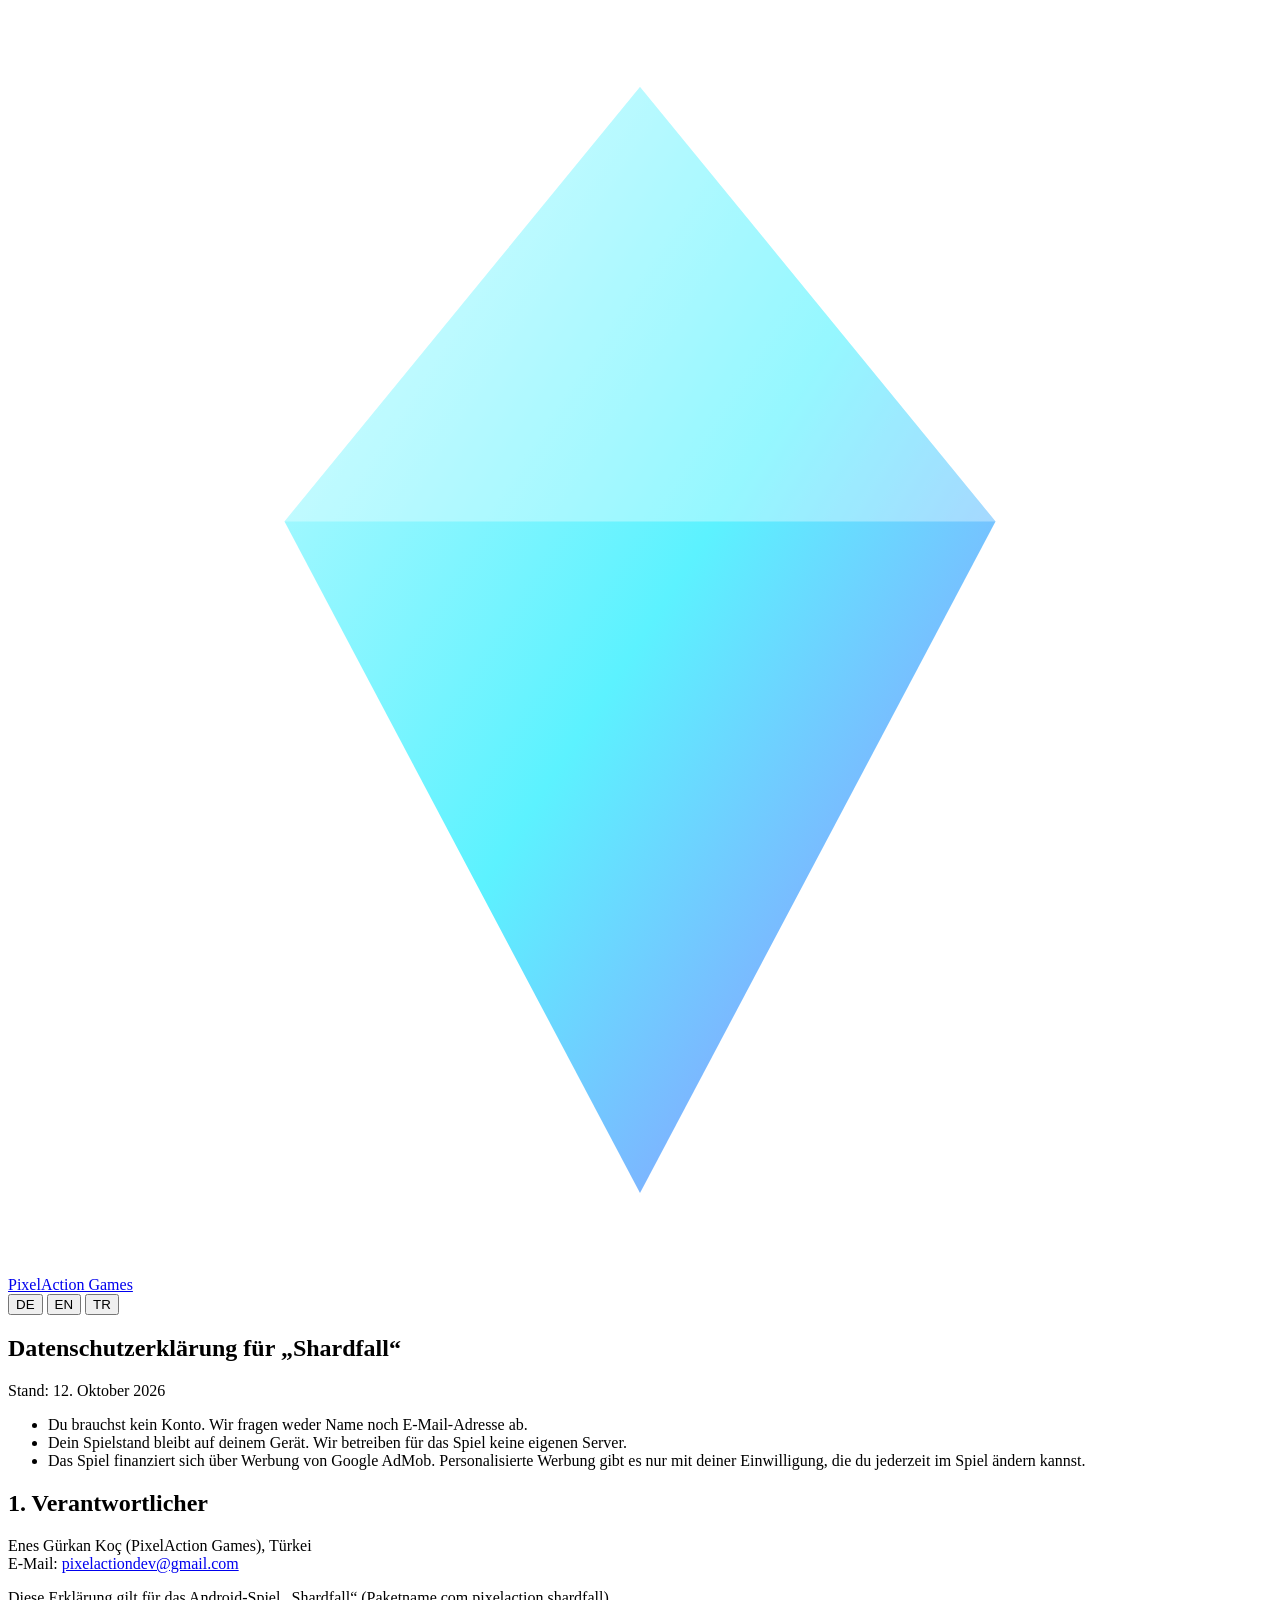
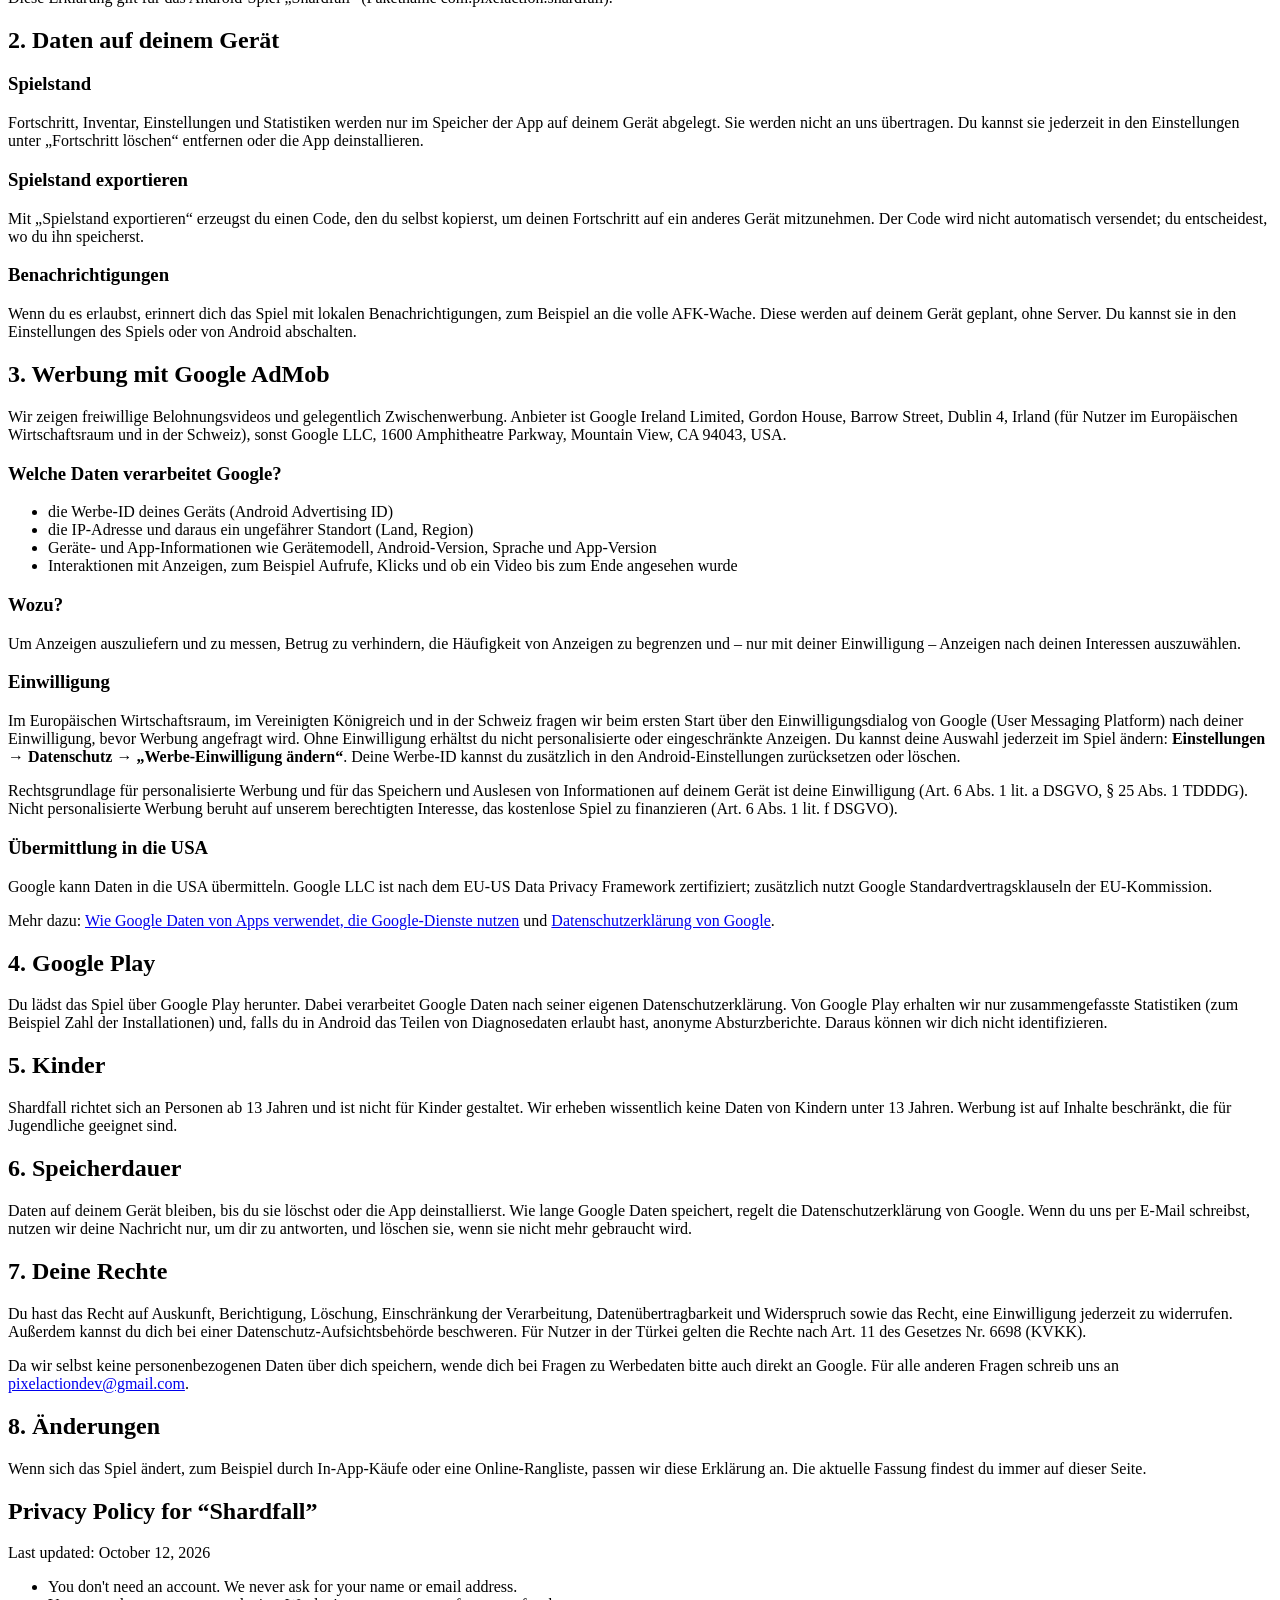
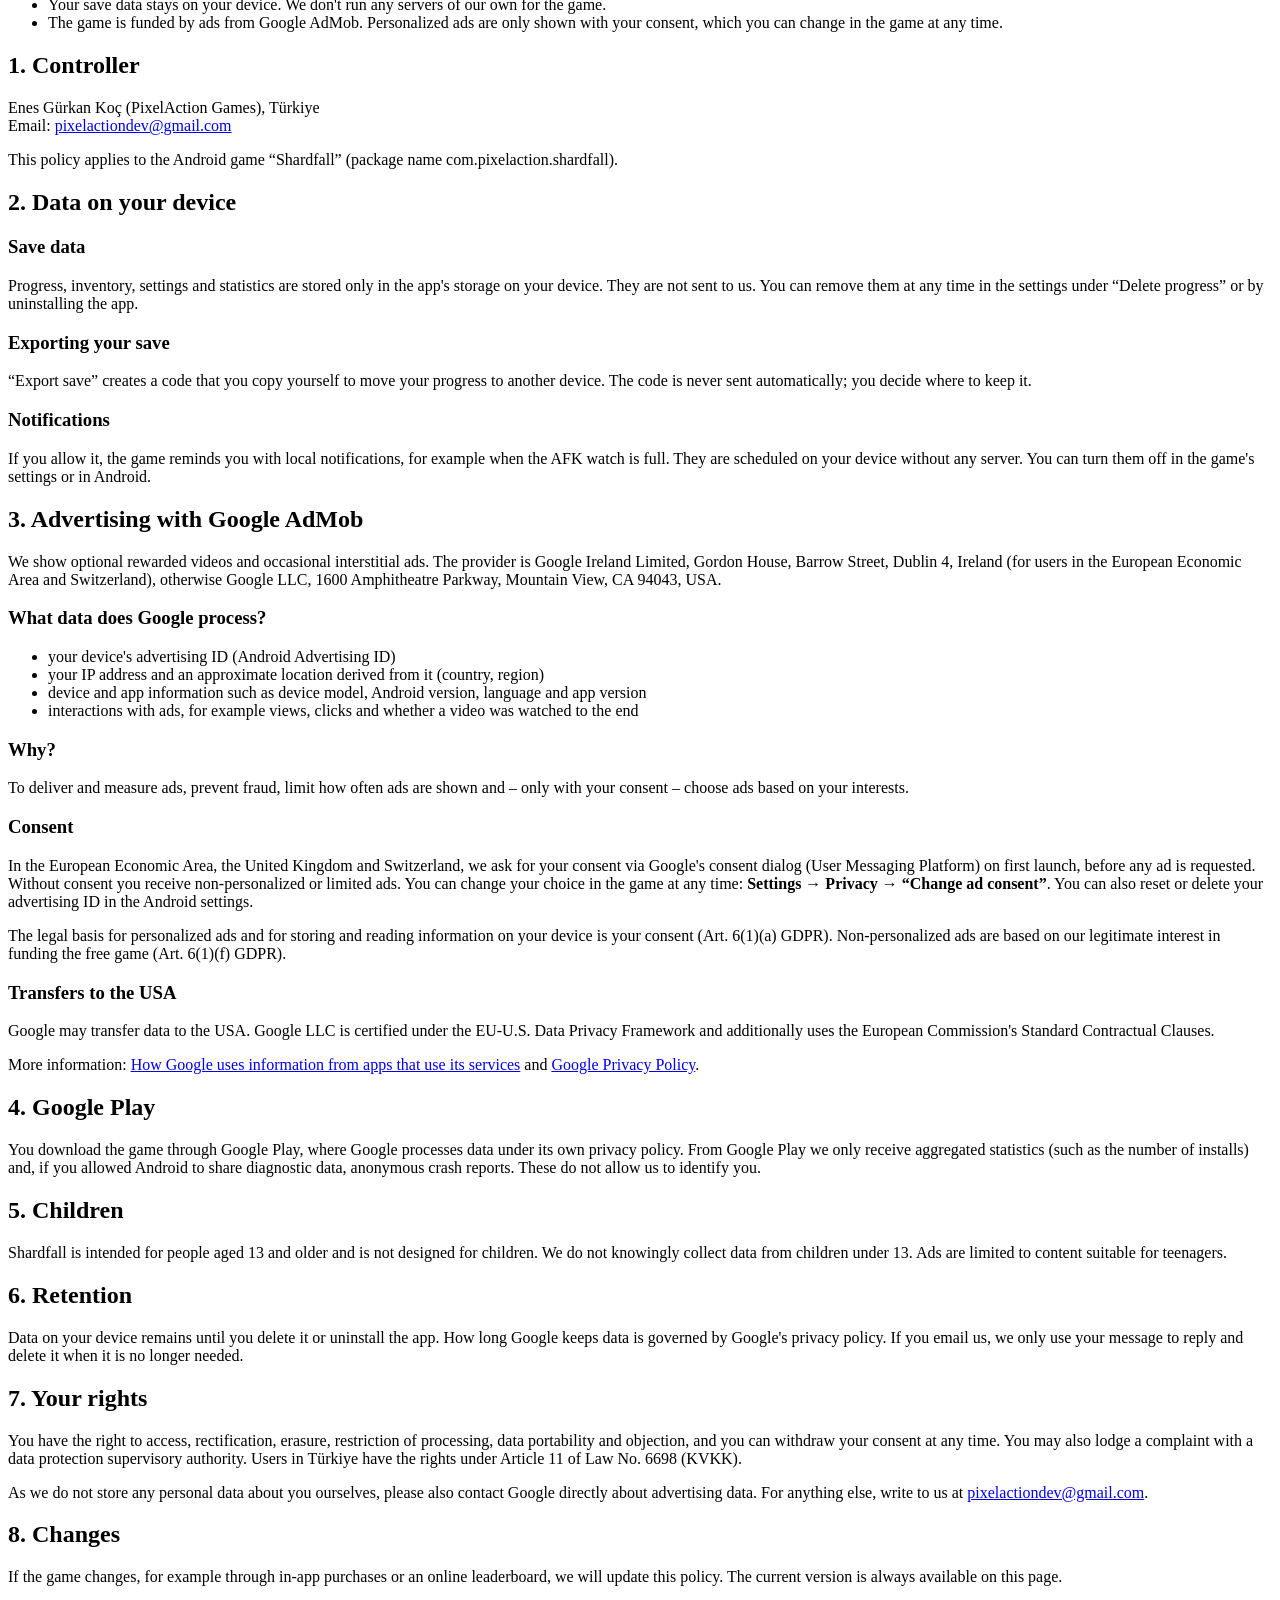
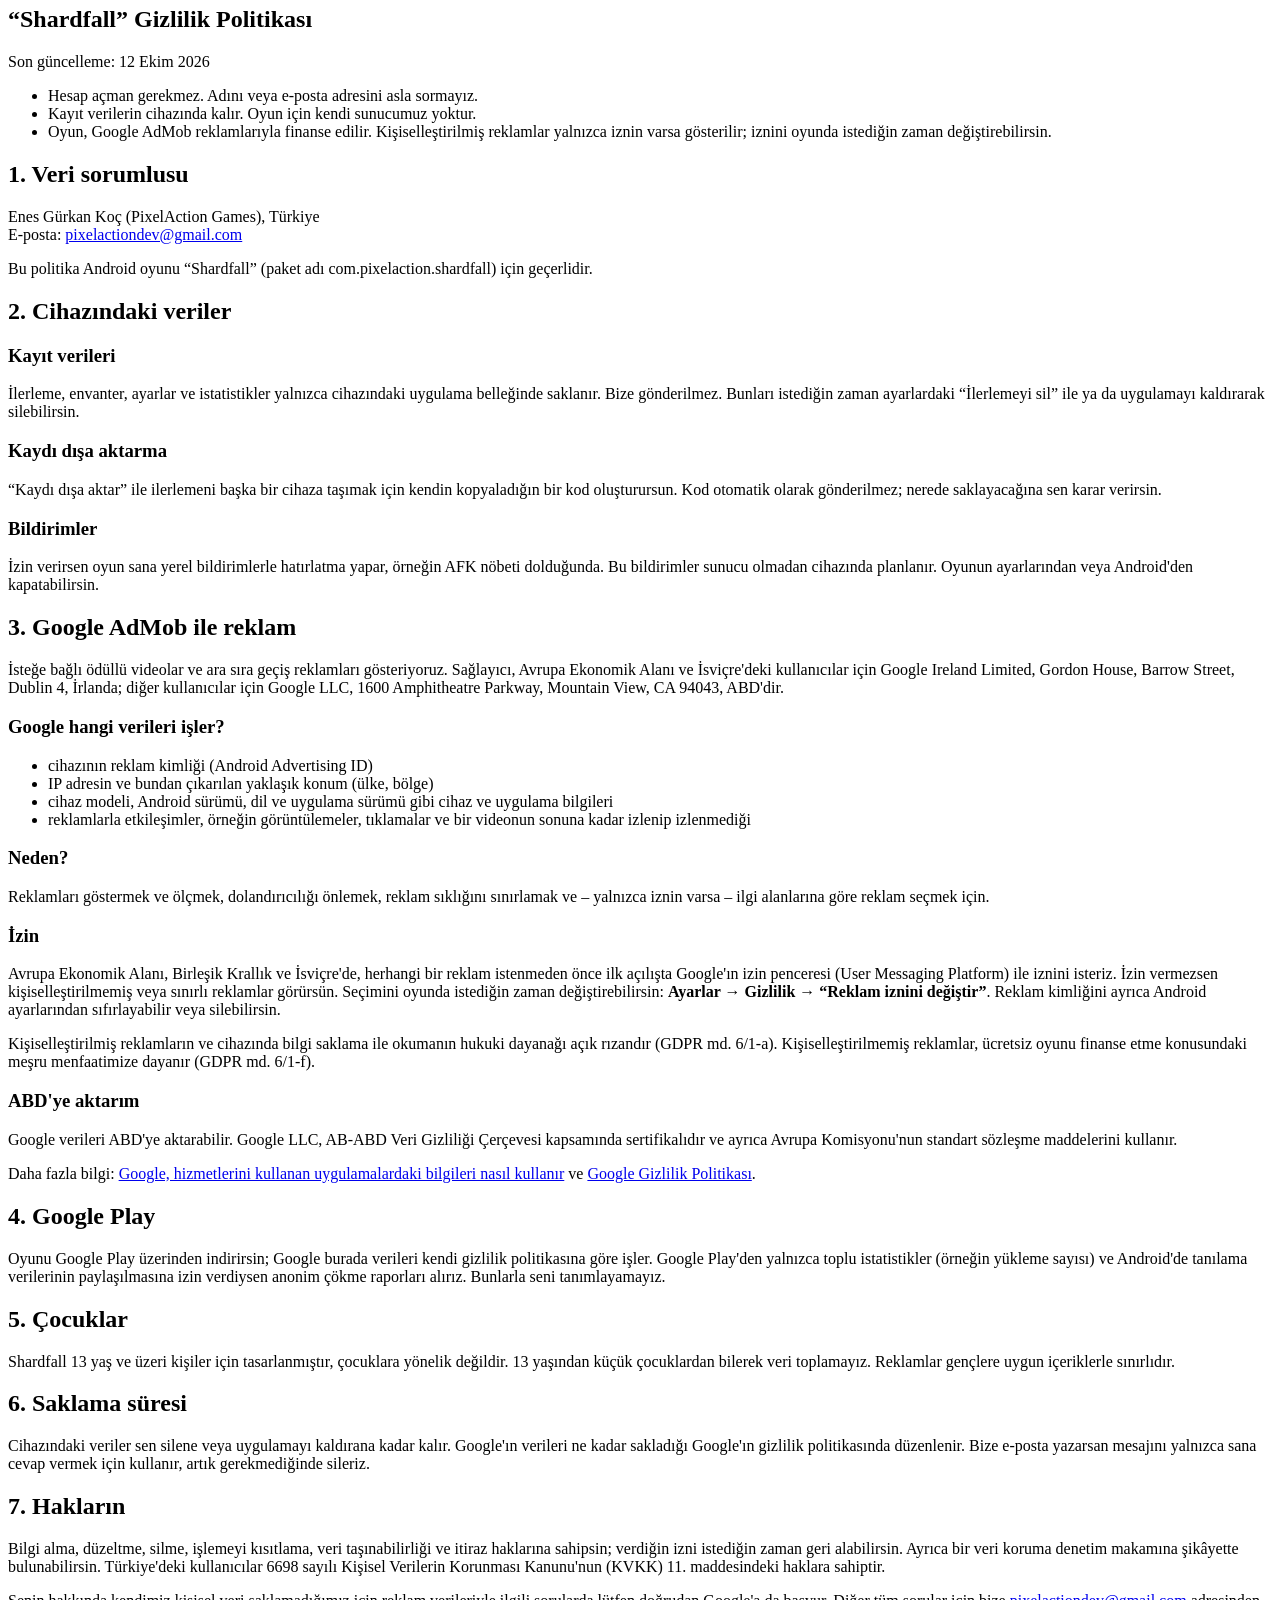
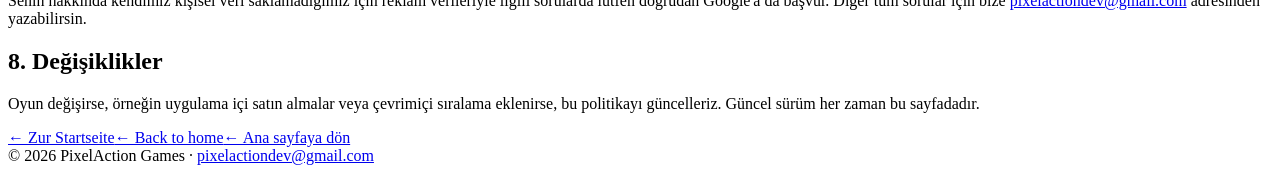
==== privacy.html @ 8385b323 "Add files via upload" ====
<!doctype html>
<html lang="en">
<head>
  <meta charset="utf-8">
  <meta name="viewport" content="width=device-width, initial-scale=1">
  <title>Shardfall – Privacy Policy</title>
  <meta name="title-de" content="Shardfall – Datenschutzerklärung">
  <meta name="title-en" content="Shardfall – Privacy Policy">
  <meta name="title-tr" content="Shardfall – Gizlilik Politikası">
  <meta name="description" content="Privacy policy of the Android game Shardfall by PixelAction Games.">
  <meta name="theme-color" content="#0b0e20">
  <link rel="icon" href="data:image/svg+xml,%3Csvg xmlns='http://www.w3.org/2000/svg' viewBox='0 0 32 32'%3E%3Cpath d='M16 2l9 11-9 17-9-17z' fill='%235cf2ff'/%3E%3Cpath d='M16 2l9 11H7z' fill='%23c9fbff'/%3E%3C/svg%3E">
  <link rel="stylesheet" href="../assets/site.css">
  <script src="../assets/lang.js"></script>
</head>
<body>
  <header class="wrap top">
    <a class="brand" href="../">
      <svg class="brand-mark" viewBox="0 0 32 32" aria-hidden="true"><defs><linearGradient id="g1" x1="0" y1="0" x2="1" y2="1"><stop offset="0" stop-color="#c9fbff"/><stop offset=".5" stop-color="#5cf2ff"/><stop offset="1" stop-color="#9b7bff"/></linearGradient></defs><path d="M16 2l9 11-9 17-9-17z" fill="url(#g1)"/><path d="M16 2l9 11H7z" fill="#fff" opacity=".35"/></svg>
      PixelAction Games
    </a>
    <nav class="langs" aria-label="Language">
      <button type="button" data-set="de">DE</button>
      <button type="button" data-set="en">EN</button>
      <button type="button" data-set="tr">TR</button>
    </nav>
  </header>

  <main class="wrap doc">

    <!-- ===================== DEUTSCH ===================== -->
    <article data-lang="de" lang="de">
      <h1>Datenschutzerklärung für „Shardfall“</h1>
      <p class="stand">Stand: 12. Oktober 2026</p>

      <div class="summary">
        <ul>
          <li>Du brauchst kein Konto. Wir fragen weder Name noch E-Mail-Adresse ab.</li>
          <li>Dein Spielstand bleibt auf deinem Gerät. Wir betreiben für das Spiel keine eigenen Server.</li>
          <li>Das Spiel finanziert sich über Werbung von Google AdMob. Personalisierte Werbung gibt es nur mit deiner Einwilligung, die du jederzeit im Spiel ändern kannst.</li>
        </ul>
      </div>

      <h2>1. Verantwortlicher</h2>
      <p>Enes Gürkan Koç (PixelAction Games), Türkei<br>E-Mail: <a href="mailto:pixelactiondev@gmail.com">pixelactiondev@gmail.com</a></p>
      <p>Diese Erklärung gilt für das Android-Spiel „Shardfall“ (Paketname com.pixelaction.shardfall).</p>

      <h2>2. Daten auf deinem Gerät</h2>
      <h3>Spielstand</h3>
      <p>Fortschritt, Inventar, Einstellungen und Statistiken werden nur im Speicher der App auf deinem Gerät abgelegt. Sie werden nicht an uns übertragen. Du kannst sie jederzeit in den Einstellungen unter „Fortschritt löschen“ entfernen oder die App deinstallieren.</p>
      <h3>Spielstand exportieren</h3>
      <p>Mit „Spielstand exportieren“ erzeugst du einen Code, den du selbst kopierst, um deinen Fortschritt auf ein anderes Gerät mitzunehmen. Der Code wird nicht automatisch versendet; du entscheidest, wo du ihn speicherst.</p>
      <h3>Benachrichtigungen</h3>
      <p>Wenn du es erlaubst, erinnert dich das Spiel mit lokalen Benachrichtigungen, zum Beispiel an die volle AFK-Wache. Diese werden auf deinem Gerät geplant, ohne Server. Du kannst sie in den Einstellungen des Spiels oder von Android abschalten.</p>

      <h2>3. Werbung mit Google AdMob</h2>
      <p>Wir zeigen freiwillige Belohnungsvideos und gelegentlich Zwischenwerbung. Anbieter ist Google Ireland Limited, Gordon House, Barrow Street, Dublin 4, Irland (für Nutzer im Europäischen Wirtschaftsraum und in der Schweiz), sonst Google LLC, 1600 Amphitheatre Parkway, Mountain View, CA 94043, USA.</p>
      <h3>Welche Daten verarbeitet Google?</h3>
      <ul>
        <li>die Werbe-ID deines Geräts (Android Advertising ID)</li>
        <li>die IP-Adresse und daraus ein ungefährer Standort (Land, Region)</li>
        <li>Geräte- und App-Informationen wie Gerätemodell, Android-Version, Sprache und App-Version</li>
        <li>Interaktionen mit Anzeigen, zum Beispiel Aufrufe, Klicks und ob ein Video bis zum Ende angesehen wurde</li>
      </ul>
      <h3>Wozu?</h3>
      <p>Um Anzeigen auszuliefern und zu messen, Betrug zu verhindern, die Häufigkeit von Anzeigen zu begrenzen und – nur mit deiner Einwilligung – Anzeigen nach deinen Interessen auszuwählen.</p>
      <h3>Einwilligung</h3>
      <p>Im Europäischen Wirtschaftsraum, im Vereinigten Königreich und in der Schweiz fragen wir beim ersten Start über den Einwilligungsdialog von Google (User Messaging Platform) nach deiner Einwilligung, bevor Werbung angefragt wird. Ohne Einwilligung erhältst du nicht personalisierte oder eingeschränkte Anzeigen. Du kannst deine Auswahl jederzeit im Spiel ändern: <strong>Einstellungen → Datenschutz → „Werbe-Einwilligung ändern“</strong>. Deine Werbe-ID kannst du zusätzlich in den Android-Einstellungen zurücksetzen oder löschen.</p>
      <p>Rechtsgrundlage für personalisierte Werbung und für das Speichern und Auslesen von Informationen auf deinem Gerät ist deine Einwilligung (Art. 6 Abs. 1 lit. a DSGVO, § 25 Abs. 1 TDDDG). Nicht personalisierte Werbung beruht auf unserem berechtigten Interesse, das kostenlose Spiel zu finanzieren (Art. 6 Abs. 1 lit. f DSGVO).</p>
      <h3>Übermittlung in die USA</h3>
      <p>Google kann Daten in die USA übermitteln. Google LLC ist nach dem EU-US Data Privacy Framework zertifiziert; zusätzlich nutzt Google Standardvertragsklauseln der EU-Kommission.</p>
      <p>Mehr dazu: <a href="https://policies.google.com/technologies/partner-sites?hl=de" rel="noopener">Wie Google Daten von Apps verwendet, die Google-Dienste nutzen</a> und <a href="https://policies.google.com/privacy?hl=de" rel="noopener">Datenschutzerklärung von Google</a>.</p>

      <h2>4. Google Play</h2>
      <p>Du lädst das Spiel über Google Play herunter. Dabei verarbeitet Google Daten nach seiner eigenen Datenschutzerklärung. Von Google Play erhalten wir nur zusammengefasste Statistiken (zum Beispiel Zahl der Installationen) und, falls du in Android das Teilen von Diagnosedaten erlaubt hast, anonyme Absturzberichte. Daraus können wir dich nicht identifizieren.</p>

      <h2>5. Kinder</h2>
      <p>Shardfall richtet sich an Personen ab 13 Jahren und ist nicht für Kinder gestaltet. Wir erheben wissentlich keine Daten von Kindern unter 13 Jahren. Werbung ist auf Inhalte beschränkt, die für Jugendliche geeignet sind.</p>

      <h2>6. Speicherdauer</h2>
      <p>Daten auf deinem Gerät bleiben, bis du sie löschst oder die App deinstallierst. Wie lange Google Daten speichert, regelt die Datenschutzerklärung von Google. Wenn du uns per E-Mail schreibst, nutzen wir deine Nachricht nur, um dir zu antworten, und löschen sie, wenn sie nicht mehr gebraucht wird.</p>

      <h2>7. Deine Rechte</h2>
      <p>Du hast das Recht auf Auskunft, Berichtigung, Löschung, Einschränkung der Verarbeitung, Datenübertragbarkeit und Widerspruch sowie das Recht, eine Einwilligung jederzeit zu widerrufen. Außerdem kannst du dich bei einer Datenschutz-Aufsichtsbehörde beschweren. Für Nutzer in der Türkei gelten die Rechte nach Art. 11 des Gesetzes Nr. 6698 (KVKK).</p>
      <p>Da wir selbst keine personenbezogenen Daten über dich speichern, wende dich bei Fragen zu Werbedaten bitte auch direkt an Google. Für alle anderen Fragen schreib uns an <a href="mailto:pixelactiondev@gmail.com">pixelactiondev@gmail.com</a>.</p>

      <h2>8. Änderungen</h2>
      <p>Wenn sich das Spiel ändert, zum Beispiel durch In-App-Käufe oder eine Online-Rangliste, passen wir diese Erklärung an. Die aktuelle Fassung findest du immer auf dieser Seite.</p>
    </article>

    <!-- ===================== ENGLISH ===================== -->
    <article data-lang="en" lang="en">
      <h1>Privacy Policy for “Shardfall”</h1>
      <p class="stand">Last updated: October 12, 2026</p>

      <div class="summary">
        <ul>
          <li>You don't need an account. We never ask for your name or email address.</li>
          <li>Your save data stays on your device. We don't run any servers of our own for the game.</li>
          <li>The game is funded by ads from Google AdMob. Personalized ads are only shown with your consent, which you can change in the game at any time.</li>
        </ul>
      </div>

      <h2>1. Controller</h2>
      <p>Enes Gürkan Koç (PixelAction Games), Türkiye<br>Email: <a href="mailto:pixelactiondev@gmail.com">pixelactiondev@gmail.com</a></p>
      <p>This policy applies to the Android game “Shardfall” (package name com.pixelaction.shardfall).</p>

      <h2>2. Data on your device</h2>
      <h3>Save data</h3>
      <p>Progress, inventory, settings and statistics are stored only in the app's storage on your device. They are not sent to us. You can remove them at any time in the settings under “Delete progress” or by uninstalling the app.</p>
      <h3>Exporting your save</h3>
      <p>“Export save” creates a code that you copy yourself to move your progress to another device. The code is never sent automatically; you decide where to keep it.</p>
      <h3>Notifications</h3>
      <p>If you allow it, the game reminds you with local notifications, for example when the AFK watch is full. They are scheduled on your device without any server. You can turn them off in the game's settings or in Android.</p>

      <h2>3. Advertising with Google AdMob</h2>
      <p>We show optional rewarded videos and occasional interstitial ads. The provider is Google Ireland Limited, Gordon House, Barrow Street, Dublin 4, Ireland (for users in the European Economic Area and Switzerland), otherwise Google LLC, 1600 Amphitheatre Parkway, Mountain View, CA 94043, USA.</p>
      <h3>What data does Google process?</h3>
      <ul>
        <li>your device's advertising ID (Android Advertising ID)</li>
        <li>your IP address and an approximate location derived from it (country, region)</li>
        <li>device and app information such as device model, Android version, language and app version</li>
        <li>interactions with ads, for example views, clicks and whether a video was watched to the end</li>
      </ul>
      <h3>Why?</h3>
      <p>To deliver and measure ads, prevent fraud, limit how often ads are shown and – only with your consent – choose ads based on your interests.</p>
      <h3>Consent</h3>
      <p>In the European Economic Area, the United Kingdom and Switzerland, we ask for your consent via Google's consent dialog (User Messaging Platform) on first launch, before any ad is requested. Without consent you receive non-personalized or limited ads. You can change your choice in the game at any time: <strong>Settings → Privacy → “Change ad consent”</strong>. You can also reset or delete your advertising ID in the Android settings.</p>
      <p>The legal basis for personalized ads and for storing and reading information on your device is your consent (Art. 6(1)(a) GDPR). Non-personalized ads are based on our legitimate interest in funding the free game (Art. 6(1)(f) GDPR).</p>
      <h3>Transfers to the USA</h3>
      <p>Google may transfer data to the USA. Google LLC is certified under the EU-U.S. Data Privacy Framework and additionally uses the European Commission's Standard Contractual Clauses.</p>
      <p>More information: <a href="https://policies.google.com/technologies/partner-sites?hl=en" rel="noopener">How Google uses information from apps that use its services</a> and <a href="https://policies.google.com/privacy?hl=en" rel="noopener">Google Privacy Policy</a>.</p>

      <h2>4. Google Play</h2>
      <p>You download the game through Google Play, where Google processes data under its own privacy policy. From Google Play we only receive aggregated statistics (such as the number of installs) and, if you allowed Android to share diagnostic data, anonymous crash reports. These do not allow us to identify you.</p>

      <h2>5. Children</h2>
      <p>Shardfall is intended for people aged 13 and older and is not designed for children. We do not knowingly collect data from children under 13. Ads are limited to content suitable for teenagers.</p>

      <h2>6. Retention</h2>
      <p>Data on your device remains until you delete it or uninstall the app. How long Google keeps data is governed by Google's privacy policy. If you email us, we only use your message to reply and delete it when it is no longer needed.</p>

      <h2>7. Your rights</h2>
      <p>You have the right to access, rectification, erasure, restriction of processing, data portability and objection, and you can withdraw your consent at any time. You may also lodge a complaint with a data protection supervisory authority. Users in Türkiye have the rights under Article 11 of Law No. 6698 (KVKK).</p>
      <p>As we do not store any personal data about you ourselves, please also contact Google directly about advertising data. For anything else, write to us at <a href="mailto:pixelactiondev@gmail.com">pixelactiondev@gmail.com</a>.</p>

      <h2>8. Changes</h2>
      <p>If the game changes, for example through in-app purchases or an online leaderboard, we will update this policy. The current version is always available on this page.</p>
    </article>

    <!-- ===================== TÜRKÇE ===================== -->
    <article data-lang="tr" lang="tr">
      <h1>“Shardfall” Gizlilik Politikası</h1>
      <p class="stand">Son güncelleme: 12 Ekim 2026</p>

      <div class="summary">
        <ul>
          <li>Hesap açman gerekmez. Adını veya e-posta adresini asla sormayız.</li>
          <li>Kayıt verilerin cihazında kalır. Oyun için kendi sunucumuz yoktur.</li>
          <li>Oyun, Google AdMob reklamlarıyla finanse edilir. Kişiselleştirilmiş reklamlar yalnızca iznin varsa gösterilir; iznini oyunda istediğin zaman değiştirebilirsin.</li>
        </ul>
      </div>

      <h2>1. Veri sorumlusu</h2>
      <p>Enes Gürkan Koç (PixelAction Games), Türkiye<br>E-posta: <a href="mailto:pixelactiondev@gmail.com">pixelactiondev@gmail.com</a></p>
      <p>Bu politika Android oyunu “Shardfall” (paket adı com.pixelaction.shardfall) için geçerlidir.</p>

      <h2>2. Cihazındaki veriler</h2>
      <h3>Kayıt verileri</h3>
      <p>İlerleme, envanter, ayarlar ve istatistikler yalnızca cihazındaki uygulama belleğinde saklanır. Bize gönderilmez. Bunları istediğin zaman ayarlardaki “İlerlemeyi sil” ile ya da uygulamayı kaldırarak silebilirsin.</p>
      <h3>Kaydı dışa aktarma</h3>
      <p>“Kaydı dışa aktar” ile ilerlemeni başka bir cihaza taşımak için kendin kopyaladığın bir kod oluşturursun. Kod otomatik olarak gönderilmez; nerede saklayacağına sen karar verirsin.</p>
      <h3>Bildirimler</h3>
      <p>İzin verirsen oyun sana yerel bildirimlerle hatırlatma yapar, örneğin AFK nöbeti dolduğunda. Bu bildirimler sunucu olmadan cihazında planlanır. Oyunun ayarlarından veya Android'den kapatabilirsin.</p>

      <h2>3. Google AdMob ile reklam</h2>
      <p>İsteğe bağlı ödüllü videolar ve ara sıra geçiş reklamları gösteriyoruz. Sağlayıcı, Avrupa Ekonomik Alanı ve İsviçre'deki kullanıcılar için Google Ireland Limited, Gordon House, Barrow Street, Dublin 4, İrlanda; diğer kullanıcılar için Google LLC, 1600 Amphitheatre Parkway, Mountain View, CA 94043, ABD'dir.</p>
      <h3>Google hangi verileri işler?</h3>
      <ul>
        <li>cihazının reklam kimliği (Android Advertising ID)</li>
        <li>IP adresin ve bundan çıkarılan yaklaşık konum (ülke, bölge)</li>
        <li>cihaz modeli, Android sürümü, dil ve uygulama sürümü gibi cihaz ve uygulama bilgileri</li>
        <li>reklamlarla etkileşimler, örneğin görüntülemeler, tıklamalar ve bir videonun sonuna kadar izlenip izlenmediği</li>
      </ul>
      <h3>Neden?</h3>
      <p>Reklamları göstermek ve ölçmek, dolandırıcılığı önlemek, reklam sıklığını sınırlamak ve – yalnızca iznin varsa – ilgi alanlarına göre reklam seçmek için.</p>
      <h3>İzin</h3>
      <p>Avrupa Ekonomik Alanı, Birleşik Krallık ve İsviçre'de, herhangi bir reklam istenmeden önce ilk açılışta Google'ın izin penceresi (User Messaging Platform) ile iznini isteriz. İzin vermezsen kişiselleştirilmemiş veya sınırlı reklamlar görürsün. Seçimini oyunda istediğin zaman değiştirebilirsin: <strong>Ayarlar → Gizlilik → “Reklam iznini değiştir”</strong>. Reklam kimliğini ayrıca Android ayarlarından sıfırlayabilir veya silebilirsin.</p>
      <p>Kişiselleştirilmiş reklamların ve cihazında bilgi saklama ile okumanın hukuki dayanağı açık rızandır (GDPR md. 6/1-a). Kişiselleştirilmemiş reklamlar, ücretsiz oyunu finanse etme konusundaki meşru menfaatimize dayanır (GDPR md. 6/1-f).</p>
      <h3>ABD'ye aktarım</h3>
      <p>Google verileri ABD'ye aktarabilir. Google LLC, AB-ABD Veri Gizliliği Çerçevesi kapsamında sertifikalıdır ve ayrıca Avrupa Komisyonu'nun standart sözleşme maddelerini kullanır.</p>
      <p>Daha fazla bilgi: <a href="https://policies.google.com/technologies/partner-sites?hl=tr" rel="noopener">Google, hizmetlerini kullanan uygulamalardaki bilgileri nasıl kullanır</a> ve <a href="https://policies.google.com/privacy?hl=tr" rel="noopener">Google Gizlilik Politikası</a>.</p>

      <h2>4. Google Play</h2>
      <p>Oyunu Google Play üzerinden indirirsin; Google burada verileri kendi gizlilik politikasına göre işler. Google Play'den yalnızca toplu istatistikler (örneğin yükleme sayısı) ve Android'de tanılama verilerinin paylaşılmasına izin verdiysen anonim çökme raporları alırız. Bunlarla seni tanımlayamayız.</p>

      <h2>5. Çocuklar</h2>
      <p>Shardfall 13 yaş ve üzeri kişiler için tasarlanmıştır, çocuklara yönelik değildir. 13 yaşından küçük çocuklardan bilerek veri toplamayız. Reklamlar gençlere uygun içeriklerle sınırlıdır.</p>

      <h2>6. Saklama süresi</h2>
      <p>Cihazındaki veriler sen silene veya uygulamayı kaldırana kadar kalır. Google'ın verileri ne kadar sakladığı Google'ın gizlilik politikasında düzenlenir. Bize e-posta yazarsan mesajını yalnızca sana cevap vermek için kullanır, artık gerekmediğinde sileriz.</p>

      <h2>7. Hakların</h2>
      <p>Bilgi alma, düzeltme, silme, işlemeyi kısıtlama, veri taşınabilirliği ve itiraz haklarına sahipsin; verdiğin izni istediğin zaman geri alabilirsin. Ayrıca bir veri koruma denetim makamına şikâyette bulunabilirsin. Türkiye'deki kullanıcılar 6698 sayılı Kişisel Verilerin Korunması Kanunu'nun (KVKK) 11. maddesindeki haklara sahiptir.</p>
      <p>Senin hakkında kendimiz kişisel veri saklamadığımız için reklam verileriyle ilgili sorularda lütfen doğrudan Google'a da başvur. Diğer tüm sorular için bize <a href="mailto:pixelactiondev@gmail.com">pixelactiondev@gmail.com</a> adresinden yazabilirsin.</p>

      <h2>8. Değişiklikler</h2>
      <p>Oyun değişirse, örneğin uygulama içi satın almalar veya çevrimiçi sıralama eklenirse, bu politikayı güncelleriz. Güncel sürüm her zaman bu sayfadadır.</p>
    </article>

    <a class="back" href="../"><span data-lang="de">← Zur Startseite</span><span data-lang="en">← Back to home</span><span data-lang="tr">← Ana sayfaya dön</span></a>
  </main>

  <footer class="wrap foot">
    © 2026 PixelAction Games · <a href="mailto:pixelactiondev@gmail.com">pixelactiondev@gmail.com</a>
  </footer>
</body>
</html>
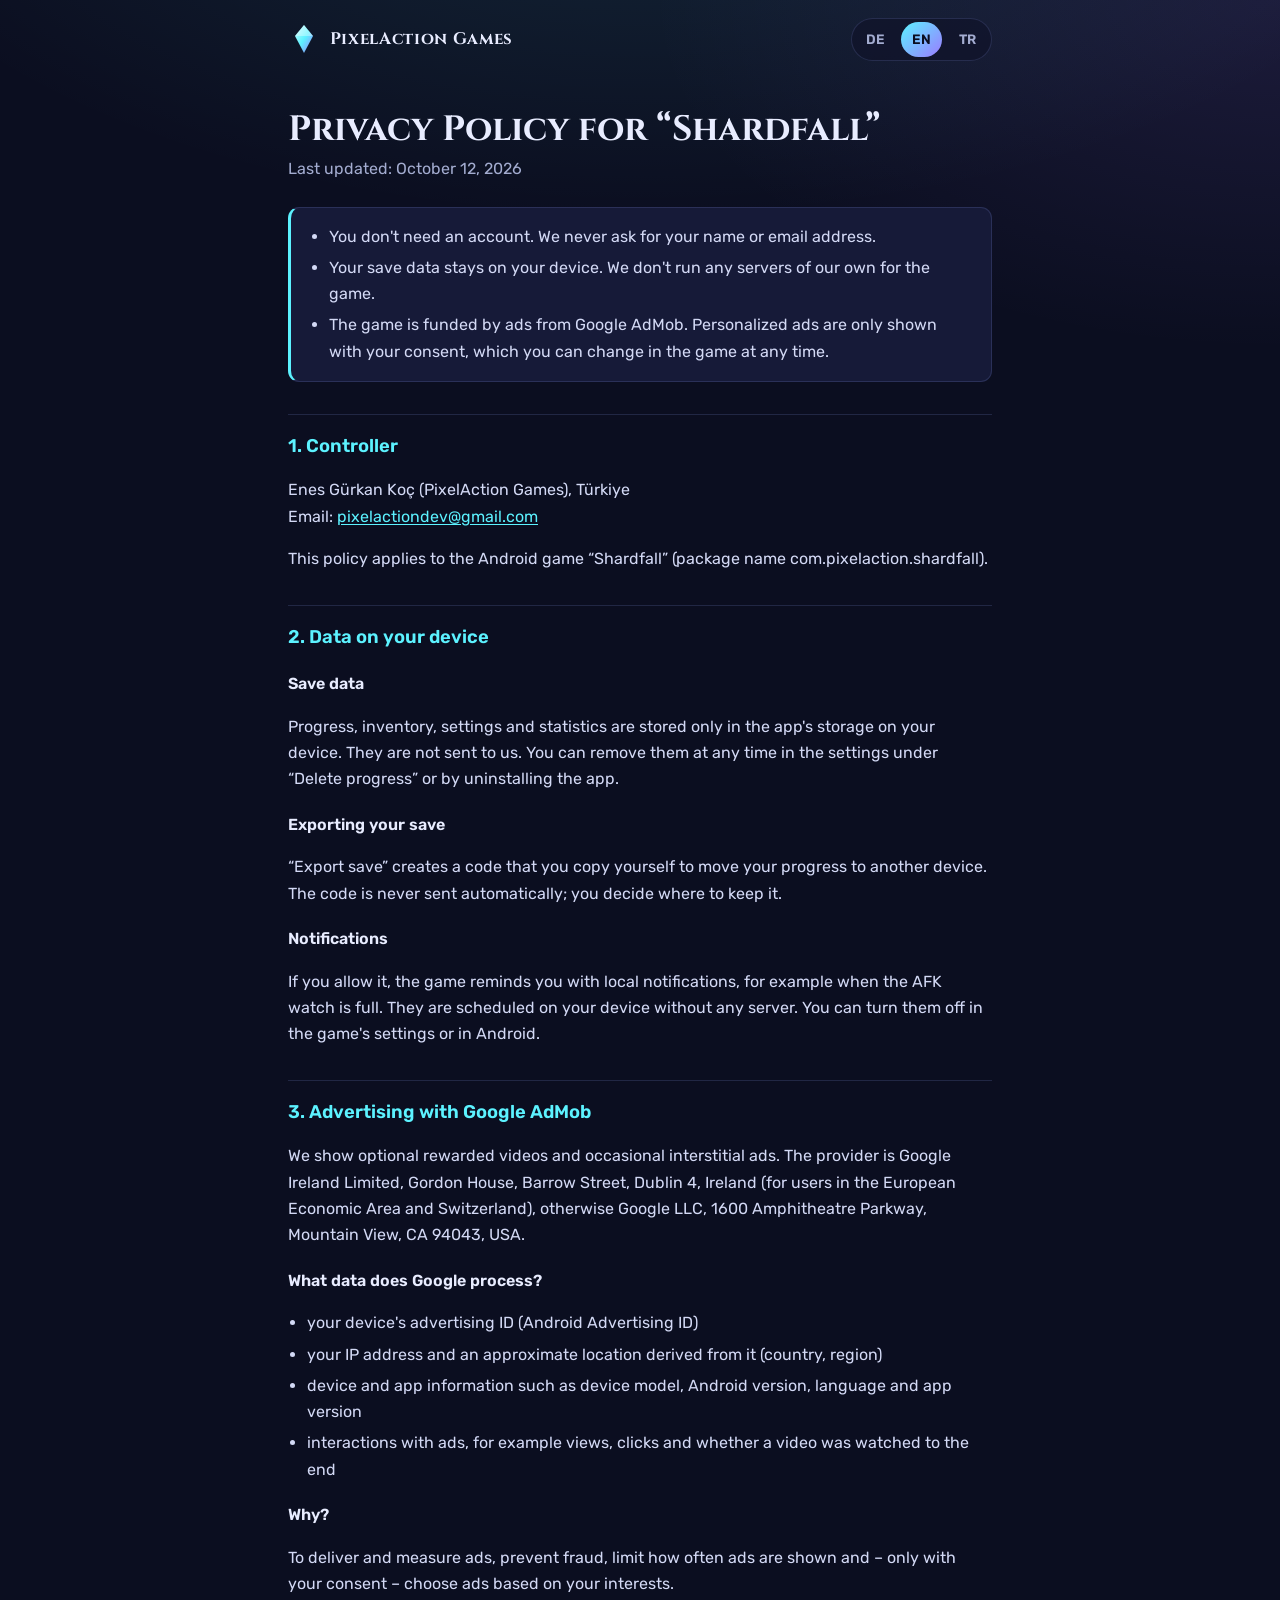
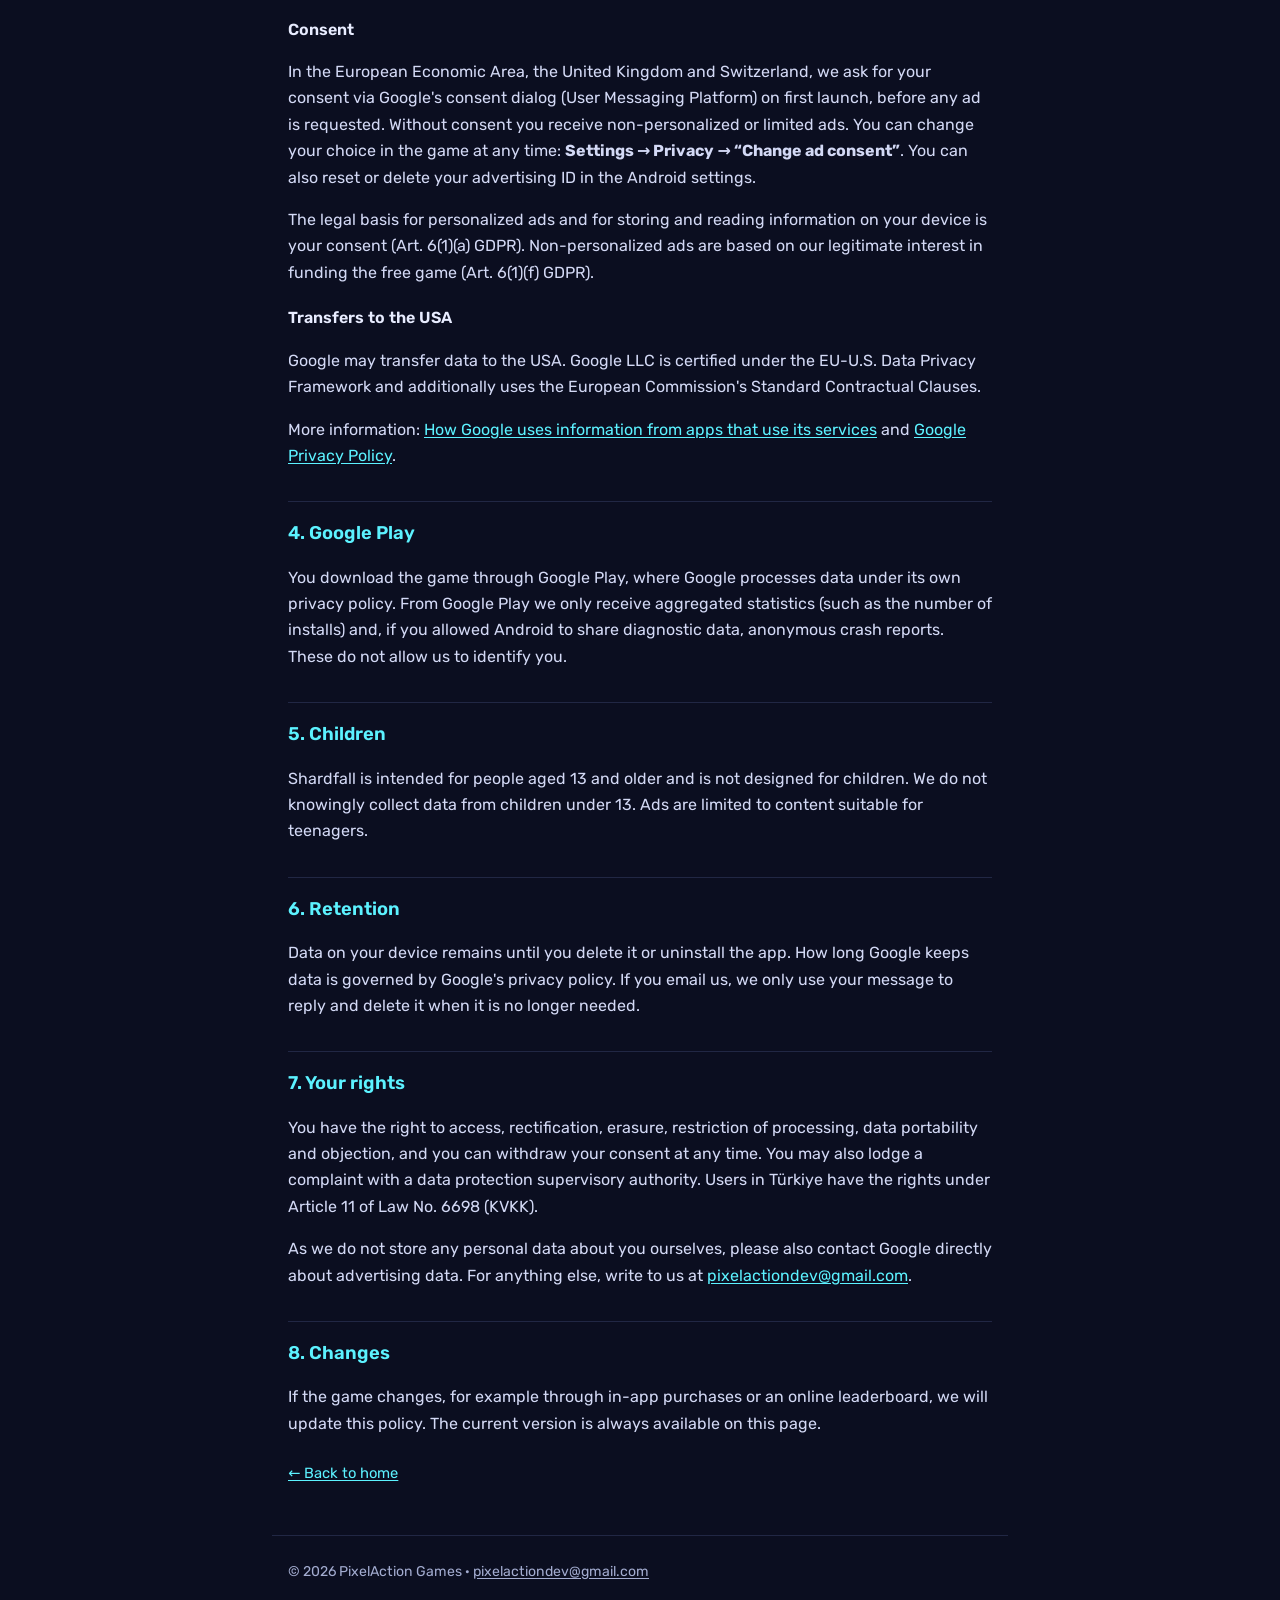
==== commit 948458ee: "Add files via upload" ====
--- a/privacy.html
+++ b/privacy.html
@@ -4,215 +4,11 @@
   <meta charset="utf-8">
   <meta name="viewport" content="width=device-width, initial-scale=1">
   <title>Shardfall – Privacy Policy</title>
-  <meta name="title-de" content="Shardfall – Datenschutzerklärung">
-  <meta name="title-en" content="Shardfall – Privacy Policy">
-  <meta name="title-tr" content="Shardfall – Gizlilik Politikası">
-  <meta name="description" content="Privacy policy of the Android game Shardfall by PixelAction Games.">
-  <meta name="theme-color" content="#0b0e20">
-  <link rel="icon" href="data:image/svg+xml,%3Csvg xmlns='http://www.w3.org/2000/svg' viewBox='0 0 32 32'%3E%3Cpath d='M16 2l9 11-9 17-9-17z' fill='%235cf2ff'/%3E%3Cpath d='M16 2l9 11H7z' fill='%23c9fbff'/%3E%3C/svg%3E">
-  <link rel="stylesheet" href="../assets/site.css">
-  <script src="../assets/lang.js"></script>
+  <link rel="canonical" href="https://pixelactiondev.github.io/shardfall-privacy.html">
+  <meta http-equiv="refresh" content="0; url=shardfall-privacy.html">
+  <script>location.replace('shardfall-privacy.html' + location.search);</script>
 </head>
-<body>
-  <header class="wrap top">
-    <a class="brand" href="../">
-      <svg class="brand-mark" viewBox="0 0 32 32" aria-hidden="true"><defs><linearGradient id="g1" x1="0" y1="0" x2="1" y2="1"><stop offset="0" stop-color="#c9fbff"/><stop offset=".5" stop-color="#5cf2ff"/><stop offset="1" stop-color="#9b7bff"/></linearGradient></defs><path d="M16 2l9 11-9 17-9-17z" fill="url(#g1)"/><path d="M16 2l9 11H7z" fill="#fff" opacity=".35"/></svg>
-      PixelAction Games
-    </a>
-    <nav class="langs" aria-label="Language">
-      <button type="button" data-set="de">DE</button>
-      <button type="button" data-set="en">EN</button>
-      <button type="button" data-set="tr">TR</button>
-    </nav>
-  </header>
-
-  <main class="wrap doc">
-
-    <!-- ===================== DEUTSCH ===================== -->
-    <article data-lang="de" lang="de">
-      <h1>Datenschutzerklärung für „Shardfall“</h1>
-      <p class="stand">Stand: 12. Oktober 2026</p>
-
-      <div class="summary">
-        <ul>
-          <li>Du brauchst kein Konto. Wir fragen weder Name noch E-Mail-Adresse ab.</li>
-          <li>Dein Spielstand bleibt auf deinem Gerät. Wir betreiben für das Spiel keine eigenen Server.</li>
-          <li>Das Spiel finanziert sich über Werbung von Google AdMob. Personalisierte Werbung gibt es nur mit deiner Einwilligung, die du jederzeit im Spiel ändern kannst.</li>
-        </ul>
-      </div>
-
-      <h2>1. Verantwortlicher</h2>
-      <p>Enes Gürkan Koç (PixelAction Games), Türkei<br>E-Mail: <a href="mailto:pixelactiondev@gmail.com">pixelactiondev@gmail.com</a></p>
-      <p>Diese Erklärung gilt für das Android-Spiel „Shardfall“ (Paketname com.pixelaction.shardfall).</p>
-
-      <h2>2. Daten auf deinem Gerät</h2>
-      <h3>Spielstand</h3>
-      <p>Fortschritt, Inventar, Einstellungen und Statistiken werden nur im Speicher der App auf deinem Gerät abgelegt. Sie werden nicht an uns übertragen. Du kannst sie jederzeit in den Einstellungen unter „Fortschritt löschen“ entfernen oder die App deinstallieren.</p>
-      <h3>Spielstand exportieren</h3>
-      <p>Mit „Spielstand exportieren“ erzeugst du einen Code, den du selbst kopierst, um deinen Fortschritt auf ein anderes Gerät mitzunehmen. Der Code wird nicht automatisch versendet; du entscheidest, wo du ihn speicherst.</p>
-      <h3>Benachrichtigungen</h3>
-      <p>Wenn du es erlaubst, erinnert dich das Spiel mit lokalen Benachrichtigungen, zum Beispiel an die volle AFK-Wache. Diese werden auf deinem Gerät geplant, ohne Server. Du kannst sie in den Einstellungen des Spiels oder von Android abschalten.</p>
-
-      <h2>3. Werbung mit Google AdMob</h2>
-      <p>Wir zeigen freiwillige Belohnungsvideos und gelegentlich Zwischenwerbung. Anbieter ist Google Ireland Limited, Gordon House, Barrow Street, Dublin 4, Irland (für Nutzer im Europäischen Wirtschaftsraum und in der Schweiz), sonst Google LLC, 1600 Amphitheatre Parkway, Mountain View, CA 94043, USA.</p>
-      <h3>Welche Daten verarbeitet Google?</h3>
-      <ul>
-        <li>die Werbe-ID deines Geräts (Android Advertising ID)</li>
-        <li>die IP-Adresse und daraus ein ungefährer Standort (Land, Region)</li>
-        <li>Geräte- und App-Informationen wie Gerätemodell, Android-Version, Sprache und App-Version</li>
-        <li>Interaktionen mit Anzeigen, zum Beispiel Aufrufe, Klicks und ob ein Video bis zum Ende angesehen wurde</li>
-      </ul>
-      <h3>Wozu?</h3>
-      <p>Um Anzeigen auszuliefern und zu messen, Betrug zu verhindern, die Häufigkeit von Anzeigen zu begrenzen und – nur mit deiner Einwilligung – Anzeigen nach deinen Interessen auszuwählen.</p>
-      <h3>Einwilligung</h3>
-      <p>Im Europäischen Wirtschaftsraum, im Vereinigten Königreich und in der Schweiz fragen wir beim ersten Start über den Einwilligungsdialog von Google (User Messaging Platform) nach deiner Einwilligung, bevor Werbung angefragt wird. Ohne Einwilligung erhältst du nicht personalisierte oder eingeschränkte Anzeigen. Du kannst deine Auswahl jederzeit im Spiel ändern: <strong>Einstellungen → Datenschutz → „Werbe-Einwilligung ändern“</strong>. Deine Werbe-ID kannst du zusätzlich in den Android-Einstellungen zurücksetzen oder löschen.</p>
-      <p>Rechtsgrundlage für personalisierte Werbung und für das Speichern und Auslesen von Informationen auf deinem Gerät ist deine Einwilligung (Art. 6 Abs. 1 lit. a DSGVO, § 25 Abs. 1 TDDDG). Nicht personalisierte Werbung beruht auf unserem berechtigten Interesse, das kostenlose Spiel zu finanzieren (Art. 6 Abs. 1 lit. f DSGVO).</p>
-      <h3>Übermittlung in die USA</h3>
-      <p>Google kann Daten in die USA übermitteln. Google LLC ist nach dem EU-US Data Privacy Framework zertifiziert; zusätzlich nutzt Google Standardvertragsklauseln der EU-Kommission.</p>
-      <p>Mehr dazu: <a href="https://policies.google.com/technologies/partner-sites?hl=de" rel="noopener">Wie Google Daten von Apps verwendet, die Google-Dienste nutzen</a> und <a href="https://policies.google.com/privacy?hl=de" rel="noopener">Datenschutzerklärung von Google</a>.</p>
-
-      <h2>4. Google Play</h2>
-      <p>Du lädst das Spiel über Google Play herunter. Dabei verarbeitet Google Daten nach seiner eigenen Datenschutzerklärung. Von Google Play erhalten wir nur zusammengefasste Statistiken (zum Beispiel Zahl der Installationen) und, falls du in Android das Teilen von Diagnosedaten erlaubt hast, anonyme Absturzberichte. Daraus können wir dich nicht identifizieren.</p>
-
-      <h2>5. Kinder</h2>
-      <p>Shardfall richtet sich an Personen ab 13 Jahren und ist nicht für Kinder gestaltet. Wir erheben wissentlich keine Daten von Kindern unter 13 Jahren. Werbung ist auf Inhalte beschränkt, die für Jugendliche geeignet sind.</p>
-
-      <h2>6. Speicherdauer</h2>
-      <p>Daten auf deinem Gerät bleiben, bis du sie löschst oder die App deinstallierst. Wie lange Google Daten speichert, regelt die Datenschutzerklärung von Google. Wenn du uns per E-Mail schreibst, nutzen wir deine Nachricht nur, um dir zu antworten, und löschen sie, wenn sie nicht mehr gebraucht wird.</p>
-
-      <h2>7. Deine Rechte</h2>
-      <p>Du hast das Recht auf Auskunft, Berichtigung, Löschung, Einschränkung der Verarbeitung, Datenübertragbarkeit und Widerspruch sowie das Recht, eine Einwilligung jederzeit zu widerrufen. Außerdem kannst du dich bei einer Datenschutz-Aufsichtsbehörde beschweren. Für Nutzer in der Türkei gelten die Rechte nach Art. 11 des Gesetzes Nr. 6698 (KVKK).</p>
-      <p>Da wir selbst keine personenbezogenen Daten über dich speichern, wende dich bei Fragen zu Werbedaten bitte auch direkt an Google. Für alle anderen Fragen schreib uns an <a href="mailto:pixelactiondev@gmail.com">pixelactiondev@gmail.com</a>.</p>
-
-      <h2>8. Änderungen</h2>
-      <p>Wenn sich das Spiel ändert, zum Beispiel durch In-App-Käufe oder eine Online-Rangliste, passen wir diese Erklärung an. Die aktuelle Fassung findest du immer auf dieser Seite.</p>
-    </article>
-
-    <!-- ===================== ENGLISH ===================== -->
-    <article data-lang="en" lang="en">
-      <h1>Privacy Policy for “Shardfall”</h1>
-      <p class="stand">Last updated: October 12, 2026</p>
-
-      <div class="summary">
-        <ul>
-          <li>You don't need an account. We never ask for your name or email address.</li>
-          <li>Your save data stays on your device. We don't run any servers of our own for the game.</li>
-          <li>The game is funded by ads from Google AdMob. Personalized ads are only shown with your consent, which you can change in the game at any time.</li>
-        </ul>
-      </div>
-
-      <h2>1. Controller</h2>
-      <p>Enes Gürkan Koç (PixelAction Games), Türkiye<br>Email: <a href="mailto:pixelactiondev@gmail.com">pixelactiondev@gmail.com</a></p>
-      <p>This policy applies to the Android game “Shardfall” (package name com.pixelaction.shardfall).</p>
-
-      <h2>2. Data on your device</h2>
-      <h3>Save data</h3>
-      <p>Progress, inventory, settings and statistics are stored only in the app's storage on your device. They are not sent to us. You can remove them at any time in the settings under “Delete progress” or by uninstalling the app.</p>
-      <h3>Exporting your save</h3>
-      <p>“Export save” creates a code that you copy yourself to move your progress to another device. The code is never sent automatically; you decide where to keep it.</p>
-      <h3>Notifications</h3>
-      <p>If you allow it, the game reminds you with local notifications, for example when the AFK watch is full. They are scheduled on your device without any server. You can turn them off in the game's settings or in Android.</p>
-
-      <h2>3. Advertising with Google AdMob</h2>
-      <p>We show optional rewarded videos and occasional interstitial ads. The provider is Google Ireland Limited, Gordon House, Barrow Street, Dublin 4, Ireland (for users in the European Economic Area and Switzerland), otherwise Google LLC, 1600 Amphitheatre Parkway, Mountain View, CA 94043, USA.</p>
-      <h3>What data does Google process?</h3>
-      <ul>
-        <li>your device's advertising ID (Android Advertising ID)</li>
-        <li>your IP address and an approximate location derived from it (country, region)</li>
-        <li>device and app information such as device model, Android version, language and app version</li>
-        <li>interactions with ads, for example views, clicks and whether a video was watched to the end</li>
-      </ul>
-      <h3>Why?</h3>
-      <p>To deliver and measure ads, prevent fraud, limit how often ads are shown and – only with your consent – choose ads based on your interests.</p>
-      <h3>Consent</h3>
-      <p>In the European Economic Area, the United Kingdom and Switzerland, we ask for your consent via Google's consent dialog (User Messaging Platform) on first launch, before any ad is requested. Without consent you receive non-personalized or limited ads. You can change your choice in the game at any time: <strong>Settings → Privacy → “Change ad consent”</strong>. You can also reset or delete your advertising ID in the Android settings.</p>
-      <p>The legal basis for personalized ads and for storing and reading information on your device is your consent (Art. 6(1)(a) GDPR). Non-personalized ads are based on our legitimate interest in funding the free game (Art. 6(1)(f) GDPR).</p>
-      <h3>Transfers to the USA</h3>
-      <p>Google may transfer data to the USA. Google LLC is certified under the EU-U.S. Data Privacy Framework and additionally uses the European Commission's Standard Contractual Clauses.</p>
-      <p>More information: <a href="https://policies.google.com/technologies/partner-sites?hl=en" rel="noopener">How Google uses information from apps that use its services</a> and <a href="https://policies.google.com/privacy?hl=en" rel="noopener">Google Privacy Policy</a>.</p>
-
-      <h2>4. Google Play</h2>
-      <p>You download the game through Google Play, where Google processes data under its own privacy policy. From Google Play we only receive aggregated statistics (such as the number of installs) and, if you allowed Android to share diagnostic data, anonymous crash reports. These do not allow us to identify you.</p>
-
-      <h2>5. Children</h2>
-      <p>Shardfall is intended for people aged 13 and older and is not designed for children. We do not knowingly collect data from children under 13. Ads are limited to content suitable for teenagers.</p>
-
-      <h2>6. Retention</h2>
-      <p>Data on your device remains until you delete it or uninstall the app. How long Google keeps data is governed by Google's privacy policy. If you email us, we only use your message to reply and delete it when it is no longer needed.</p>
-
-      <h2>7. Your rights</h2>
-      <p>You have the right to access, rectification, erasure, restriction of processing, data portability and objection, and you can withdraw your consent at any time. You may also lodge a complaint with a data protection supervisory authority. Users in Türkiye have the rights under Article 11 of Law No. 6698 (KVKK).</p>
-      <p>As we do not store any personal data about you ourselves, please also contact Google directly about advertising data. For anything else, write to us at <a href="mailto:pixelactiondev@gmail.com">pixelactiondev@gmail.com</a>.</p>
-
-      <h2>8. Changes</h2>
-      <p>If the game changes, for example through in-app purchases or an online leaderboard, we will update this policy. The current version is always available on this page.</p>
-    </article>
-
-    <!-- ===================== TÜRKÇE ===================== -->
-    <article data-lang="tr" lang="tr">
-      <h1>“Shardfall” Gizlilik Politikası</h1>
-      <p class="stand">Son güncelleme: 12 Ekim 2026</p>
-
-      <div class="summary">
-        <ul>
-          <li>Hesap açman gerekmez. Adını veya e-posta adresini asla sormayız.</li>
-          <li>Kayıt verilerin cihazında kalır. Oyun için kendi sunucumuz yoktur.</li>
-          <li>Oyun, Google AdMob reklamlarıyla finanse edilir. Kişiselleştirilmiş reklamlar yalnızca iznin varsa gösterilir; iznini oyunda istediğin zaman değiştirebilirsin.</li>
-        </ul>
-      </div>
-
-      <h2>1. Veri sorumlusu</h2>
-      <p>Enes Gürkan Koç (PixelAction Games), Türkiye<br>E-posta: <a href="mailto:pixelactiondev@gmail.com">pixelactiondev@gmail.com</a></p>
-      <p>Bu politika Android oyunu “Shardfall” (paket adı com.pixelaction.shardfall) için geçerlidir.</p>
-
-      <h2>2. Cihazındaki veriler</h2>
-      <h3>Kayıt verileri</h3>
-      <p>İlerleme, envanter, ayarlar ve istatistikler yalnızca cihazındaki uygulama belleğinde saklanır. Bize gönderilmez. Bunları istediğin zaman ayarlardaki “İlerlemeyi sil” ile ya da uygulamayı kaldırarak silebilirsin.</p>
-      <h3>Kaydı dışa aktarma</h3>
-      <p>“Kaydı dışa aktar” ile ilerlemeni başka bir cihaza taşımak için kendin kopyaladığın bir kod oluşturursun. Kod otomatik olarak gönderilmez; nerede saklayacağına sen karar verirsin.</p>
-      <h3>Bildirimler</h3>
-      <p>İzin verirsen oyun sana yerel bildirimlerle hatırlatma yapar, örneğin AFK nöbeti dolduğunda. Bu bildirimler sunucu olmadan cihazında planlanır. Oyunun ayarlarından veya Android'den kapatabilirsin.</p>
-
-      <h2>3. Google AdMob ile reklam</h2>
-      <p>İsteğe bağlı ödüllü videolar ve ara sıra geçiş reklamları gösteriyoruz. Sağlayıcı, Avrupa Ekonomik Alanı ve İsviçre'deki kullanıcılar için Google Ireland Limited, Gordon House, Barrow Street, Dublin 4, İrlanda; diğer kullanıcılar için Google LLC, 1600 Amphitheatre Parkway, Mountain View, CA 94043, ABD'dir.</p>
-      <h3>Google hangi verileri işler?</h3>
-      <ul>
-        <li>cihazının reklam kimliği (Android Advertising ID)</li>
-        <li>IP adresin ve bundan çıkarılan yaklaşık konum (ülke, bölge)</li>
-        <li>cihaz modeli, Android sürümü, dil ve uygulama sürümü gibi cihaz ve uygulama bilgileri</li>
-        <li>reklamlarla etkileşimler, örneğin görüntülemeler, tıklamalar ve bir videonun sonuna kadar izlenip izlenmediği</li>
-      </ul>
-      <h3>Neden?</h3>
-      <p>Reklamları göstermek ve ölçmek, dolandırıcılığı önlemek, reklam sıklığını sınırlamak ve – yalnızca iznin varsa – ilgi alanlarına göre reklam seçmek için.</p>
-      <h3>İzin</h3>
-      <p>Avrupa Ekonomik Alanı, Birleşik Krallık ve İsviçre'de, herhangi bir reklam istenmeden önce ilk açılışta Google'ın izin penceresi (User Messaging Platform) ile iznini isteriz. İzin vermezsen kişiselleştirilmemiş veya sınırlı reklamlar görürsün. Seçimini oyunda istediğin zaman değiştirebilirsin: <strong>Ayarlar → Gizlilik → “Reklam iznini değiştir”</strong>. Reklam kimliğini ayrıca Android ayarlarından sıfırlayabilir veya silebilirsin.</p>
-      <p>Kişiselleştirilmiş reklamların ve cihazında bilgi saklama ile okumanın hukuki dayanağı açık rızandır (GDPR md. 6/1-a). Kişiselleştirilmemiş reklamlar, ücretsiz oyunu finanse etme konusundaki meşru menfaatimize dayanır (GDPR md. 6/1-f).</p>
-      <h3>ABD'ye aktarım</h3>
-      <p>Google verileri ABD'ye aktarabilir. Google LLC, AB-ABD Veri Gizliliği Çerçevesi kapsamında sertifikalıdır ve ayrıca Avrupa Komisyonu'nun standart sözleşme maddelerini kullanır.</p>
-      <p>Daha fazla bilgi: <a href="https://policies.google.com/technologies/partner-sites?hl=tr" rel="noopener">Google, hizmetlerini kullanan uygulamalardaki bilgileri nasıl kullanır</a> ve <a href="https://policies.google.com/privacy?hl=tr" rel="noopener">Google Gizlilik Politikası</a>.</p>
-
-      <h2>4. Google Play</h2>
-      <p>Oyunu Google Play üzerinden indirirsin; Google burada verileri kendi gizlilik politikasına göre işler. Google Play'den yalnızca toplu istatistikler (örneğin yükleme sayısı) ve Android'de tanılama verilerinin paylaşılmasına izin verdiysen anonim çökme raporları alırız. Bunlarla seni tanımlayamayız.</p>
-
-      <h2>5. Çocuklar</h2>
-      <p>Shardfall 13 yaş ve üzeri kişiler için tasarlanmıştır, çocuklara yönelik değildir. 13 yaşından küçük çocuklardan bilerek veri toplamayız. Reklamlar gençlere uygun içeriklerle sınırlıdır.</p>
-
-      <h2>6. Saklama süresi</h2>
-      <p>Cihazındaki veriler sen silene veya uygulamayı kaldırana kadar kalır. Google'ın verileri ne kadar sakladığı Google'ın gizlilik politikasında düzenlenir. Bize e-posta yazarsan mesajını yalnızca sana cevap vermek için kullanır, artık gerekmediğinde sileriz.</p>
-
-      <h2>7. Hakların</h2>
-      <p>Bilgi alma, düzeltme, silme, işlemeyi kısıtlama, veri taşınabilirliği ve itiraz haklarına sahipsin; verdiğin izni istediğin zaman geri alabilirsin. Ayrıca bir veri koruma denetim makamına şikâyette bulunabilirsin. Türkiye'deki kullanıcılar 6698 sayılı Kişisel Verilerin Korunması Kanunu'nun (KVKK) 11. maddesindeki haklara sahiptir.</p>
-      <p>Senin hakkında kendimiz kişisel veri saklamadığımız için reklam verileriyle ilgili sorularda lütfen doğrudan Google'a da başvur. Diğer tüm sorular için bize <a href="mailto:pixelactiondev@gmail.com">pixelactiondev@gmail.com</a> adresinden yazabilirsin.</p>
-
-      <h2>8. Değişiklikler</h2>
-      <p>Oyun değişirse, örneğin uygulama içi satın almalar veya çevrimiçi sıralama eklenirse, bu politikayı güncelleriz. Güncel sürüm her zaman bu sayfadadır.</p>
-    </article>
-
-    <a class="back" href="../"><span data-lang="de">← Zur Startseite</span><span data-lang="en">← Back to home</span><span data-lang="tr">← Ana sayfaya dön</span></a>
-  </main>
-
-  <footer class="wrap foot">
-    © 2026 PixelAction Games · <a href="mailto:pixelactiondev@gmail.com">pixelactiondev@gmail.com</a>
-  </footer>
+<body style="background:#0b0e20;color:#e8ecff;font-family:system-ui,sans-serif;padding:1rem">
+  <a href="shardfall-privacy.html" style="color:#5cf2ff">Shardfall – Privacy Policy / Datenschutzerklärung / Gizlilik Politikası</a>
 </body>
 </html>
